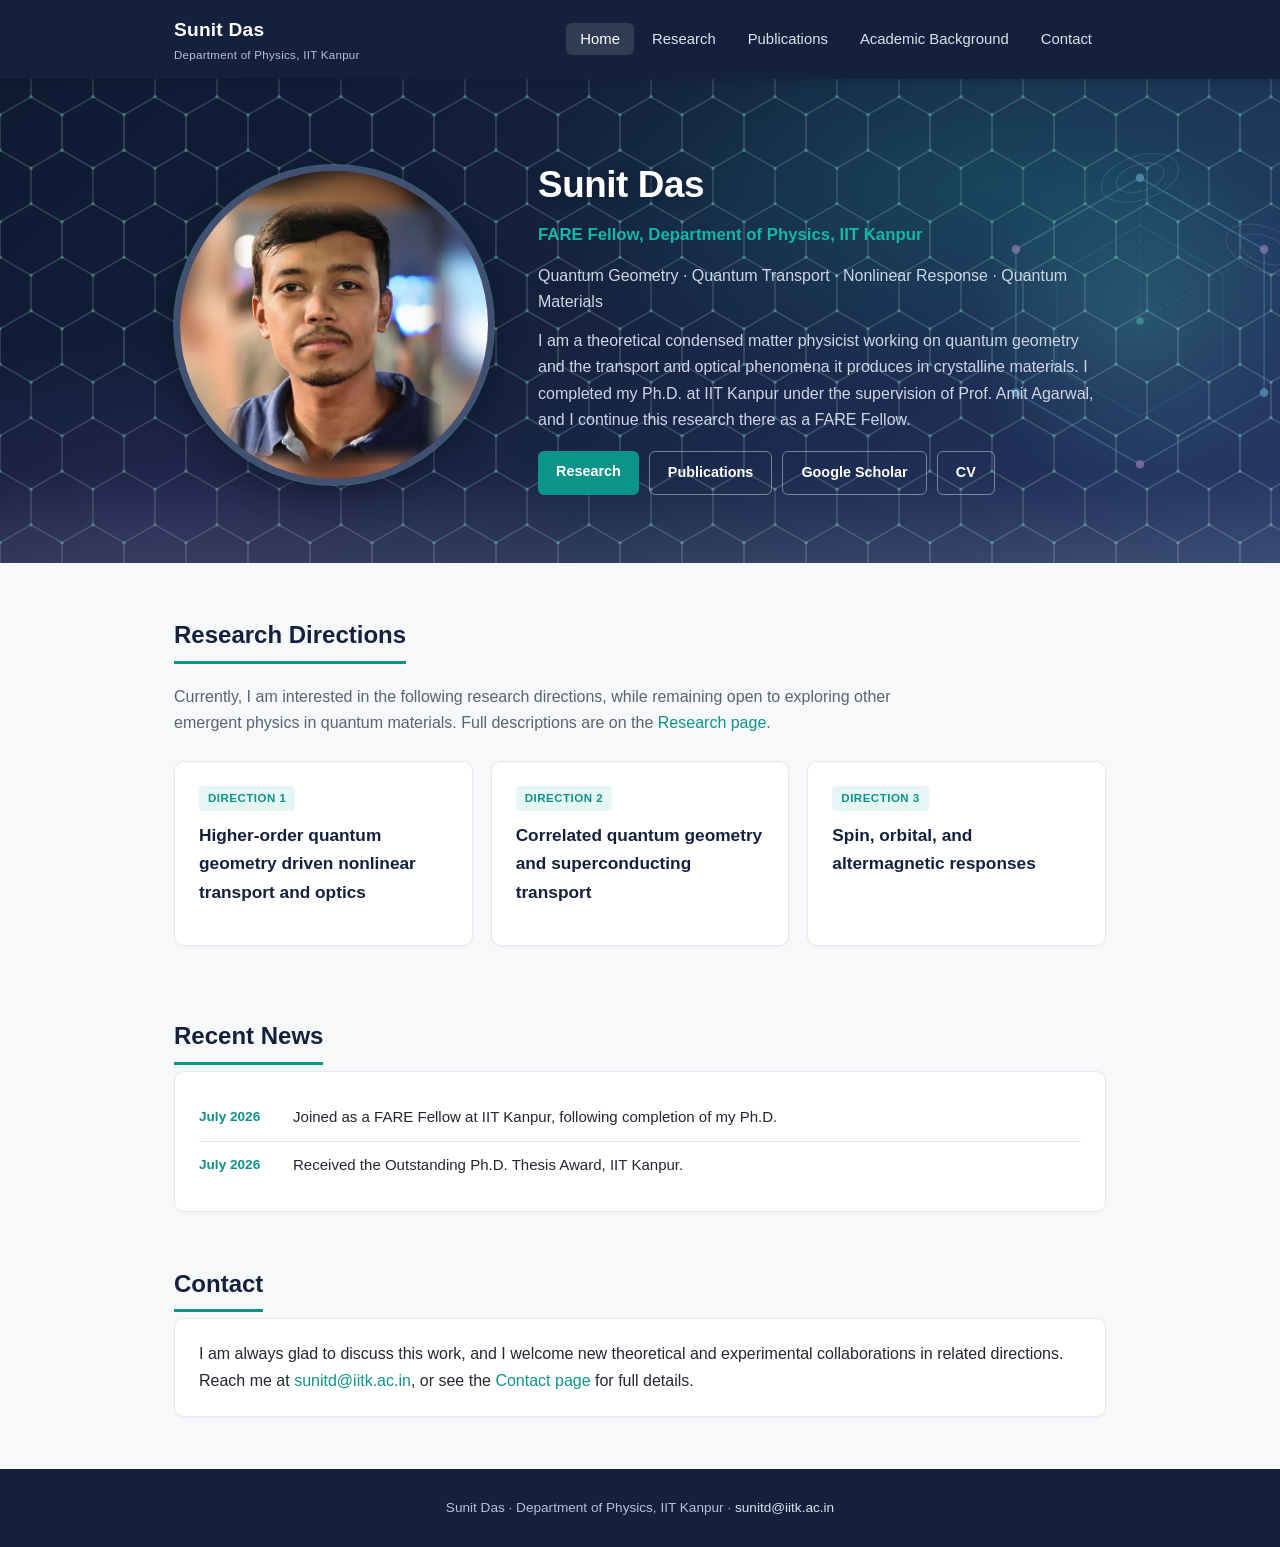
==== index.html @ 00a47c89 "Update index.html" ====
<!DOCTYPE html>
<html lang="en">
<head>
<meta charset="UTF-8">
<meta name="viewport" content="width=device-width, initial-scale=1.0">
<title>Sunit Das | Quantum Geometry and Transport Theory, IIT Kanpur</title>
<meta name="description" content="Sunit Das, FARE Fellow, Department of Physics, IIT Kanpur. Theory of quantum geometry induced transport and optical effects in crystalline and two-dimensional materials.">
<meta name="author" content="Sunit Das">
<link rel="stylesheet" href="css/style.css">
</head>
<body>

<header class="site-header">
  <div class="nav-inner">
    <a class="brand" href="index.html">Sunit Das<small>Department of Physics, IIT Kanpur</small></a>
    <button class="nav-toggle" aria-label="Toggle menu">&#9776;</button>
    <nav class="main-nav">
      <ul>
        <li><a href="index.html" class="active">Home</a></li>
        <li><a href="research.html">Research</a></li>
        <li><a href="publications.html">Publications</a></li>
        <li><a href="background.html">Academic Background</a></li>
        <li><a href="contact.html">Contact</a></li>
      </ul>
    </nav>
  </div>
</header>

<section class="hero">
  <div class="wrap">
    <img class="hero-photo" src="assets/profile-zoomed.jpg" alt="Sunit Das"
         onerror="this.onerror=null;this.src='assets/profile-placeholder.png';">
    <div class="hero-text">
      <h1>Sunit Das</h1>
      <div class="role">FARE Fellow, Department of Physics, IIT Kanpur</div>
      <p>
        Quantum Geometry &middot; Quantum Transport &middot; Nonlinear Response &middot;  Quantum Materials
      </p>
      <p style="margin-top:12px;">
        I am a theoretical condensed matter physicist working on quantum geometry and the transport and
        optical phenomena it produces in crystalline materials. I completed my Ph.D. at IIT Kanpur under
        the supervision of Prof. Amit Agarwal, and I continue this research there as a FARE Fellow.
      </p>
      <div class="hero-links">
        <a class="btn" href="research.html">Research</a>
        <a class="btn outline" href="publications.html">Publications</a>
        <a class="btn outline" href="https://scholar.google.com/citations?user=JmYhzcEAAAAJ&hl=en" target="_blank" rel="noopener">Google Scholar</a>
        <a class="btn outline" href="https://drive.google.com/file/d/1uFpP5jisUST5P-VXCWjvDsFZgtVD_dC7/view" target="_blank" rel="noopener">CV</a>
      </div>
    </div>
  </div>
</section>

<main class="wrap">

  <section>
    <h2>Research Directions</h2>
    <p class="section-intro">
      Currently, I am interested in the following research directions, while remaining open to exploring other emergent physics in quantum materials. Full descriptions are on the
      <a href="research.html">Research page</a>.
    </p>
    <div class="grid-3">
      <div class="card">
        <div class="tag">Direction 1</div>
        <h3>Higher-order quantum geometry driven nonlinear transport and optics</h3>

      </div>
      <div class="card">
        <div class="tag">Direction 2</div>
        <h3>Correlated quantum geometry and superconducting transport</h3>

      </div>
      <div class="card">
        <div class="tag">Direction 3</div>
        <h3>Spin, orbital, and altermagnetic responses</h3>

      </div>
    </div>
  </section>

  <section>
    <h2>Recent News</h2>
    <div class="card">
      <ul class="news-list">

        <li>
          <span class="news-date">July 2026</span>
          <span>Joined as a FARE Fellow at IIT Kanpur, following completion of my Ph.D.</span>
        </li>
        <li>
          <span class="news-date">July 2026</span>
          <span>Received the Outstanding Ph.D. Thesis Award, IIT Kanpur.</span>
        </li>

      </ul>
    </div>
  </section>

  <section>
    <h2>Contact</h2>
    <div class="card">
      <p style="margin:0;">
        I am always glad to discuss this work, and I welcome new theoretical and experimental
        collaborations in related directions. Reach me at
        <a href="mailto:sunitd@iitk.ac.in">sunitd@iitk.ac.in</a>, or see the
        <a href="contact.html">Contact page</a> for full details.
      </p>
    </div>
  </section>

</main>

<footer>
  <div class="wrap">
    Sunit Das &middot; Department of Physics, IIT Kanpur &middot;
    <a href="mailto:sunitd@iitk.ac.in">sunitd@iitk.ac.in</a>
  </div>
</footer>

<script src="js/main.js"></script>
</body>
</html>
---- css/style.css ----
:root {
  --navy: #14213d;
  --navy-light: #1f2f57;
  --teal: #0d9488;
  --teal-light: #14b8a6;
  --bg: #f7f8fa;
  --card: #ffffff;
  --text: #232733;
  --muted: #5b6272;
  --border: #e5e8ee;
  --maxw: 980px;
  font-size: 16px;
}

* { box-sizing: border-box; }

html { scroll-behavior: smooth; }

body {
  margin: 0;
  font-family: -apple-system, BlinkMacSystemFont, "Segoe UI", Roboto, Helvetica, Arial, sans-serif;
  color: var(--text);
  background: var(--bg);
  line-height: 1.65;
}

a { color: var(--teal); text-decoration: none; }
a:hover { text-decoration: underline; }

img { max-width: 100%; display: block; border-radius: 8px; }

.wrap {
  max-width: var(--maxw);
  margin: 0 auto;
  padding: 0 24px;
}

/* ---------- Header / Nav ---------- */
header.site-header {
  background: var(--navy);
  color: #fff;
  position: sticky;
  top: 0;
  z-index: 50;
  box-shadow: 0 1px 8px rgba(0,0,0,0.15);
}

.nav-inner {
  max-width: var(--maxw);
  margin: 0 auto;
  padding: 14px 24px;
  display: flex;
  align-items: center;
  justify-content: space-between;
}

.brand {
  font-weight: 700;
  font-size: 1.2rem;
  color: #fff;
  letter-spacing: 0.2px;
}
.brand:hover { text-decoration: none; opacity: 0.9; }
.brand small {
  display: block;
  font-weight: 400;
  font-size: 0.72rem;
  color: #b7c0d8;
  letter-spacing: 0.3px;
}

nav.main-nav ul {
  list-style: none;
  display: flex;
  gap: 4px;
  margin: 0;
  padding: 0;
}

nav.main-nav a {
  color: #dbe1ee;
  padding: 8px 14px;
  border-radius: 6px;
  font-size: 0.93rem;
  font-weight: 500;
  transition: background 0.15s, color 0.15s;
}

nav.main-nav a:hover,
nav.main-nav a.active {
  background: rgba(255,255,255,0.12);
  color: #fff;
  text-decoration: none;
}

.nav-toggle {
  display: none;
  background: none;
  border: none;
  color: #fff;
  font-size: 1.5rem;
  cursor: pointer;
}

@media (max-width: 720px) {
  nav.main-nav {
    display: none;
    width: 100%;
  }
  nav.main-nav.open { display: block; }
  nav.main-nav ul {
    flex-direction: column;
    padding: 8px 0 16px;
  }
  .nav-toggle { display: block; }
  .nav-inner { flex-wrap: wrap; }
}

/* ---------- Hero ---------- */
.hero {
  position: relative;
  overflow: hidden;
  color: #fff;
  padding: 76px 0 68px;
  background:
    /* teal glow, upper right */
    radial-gradient(ellipse 60% 70% at 78% 22%, rgba(20,184,166,0.20), transparent 62%),
    /* violet counter-glow, lower left */
    radial-gradient(ellipse 55% 65% at 12% 92%, rgba(129,80,200,0.16), transparent 60%),
    /* honeycomb lattice */
    url("../assets/hero-lattice.svg"),
    /* base */
    linear-gradient(135deg, #0f1a33 0%, var(--navy) 42%, var(--navy-light) 78%, #263a66 100%);
  background-size: auto, auto, 62px 107px, auto;
  background-repeat: no-repeat, no-repeat, repeat, no-repeat;
}

/* Brillouin zone accent, right side */
.hero::before {
  content: "";
  position: absolute;
  top: 50%;
  right: -70px;
  width: 420px;
  height: 420px;
  transform: translateY(-50%);
  background: url("../assets/hero-bz.svg") center/contain no-repeat;
  opacity: 0.55;
  pointer-events: none;
}

/* fade into the page below */
.hero::after {
  content: "";
  position: absolute;
  left: 0;
  right: 0;
  bottom: 0;
  height: 90px;
  background: linear-gradient(to bottom, transparent, rgba(247,248,250,0.10));
  pointer-events: none;
}

.hero .wrap {
  position: relative;
  z-index: 1;
  display: flex;
  align-items: center;
  gap: 44px;
  flex-wrap: wrap;
}

.hero-photo {
  width: 320px;
  height: 320px;
  border-radius: 50%;
  object-fit: cover;
  /* Framing of the crop. Lower the percentage to shift the visible area upward. */
  object-position: center 25%;
  background: #1f2f57;
  border: 6px solid rgba(255,255,255,0.16);
  box-shadow: 0 0 0 1px rgba(94,234,212,0.35), 0 10px 34px rgba(0,0,0,0.32);
  flex-shrink: 0;
}

@media (max-width: 1080px) {
  .hero::before { right: -150px; opacity: 0.35; }
  .hero-photo { width: 280px; height: 280px; }
}
@media (max-width: 780px) {
  .hero::before { display: none; }
  .hero-photo { width: 230px; height: 230px; }
  .hero .wrap { gap: 28px; }
}
.hero-text {
  flex: 1 1 380px;
  max-width: 600px;
}
.hero-text h1 {
  margin: 0 0 6px;
  font-size: 2.3rem;
  letter-spacing: -0.4px;
  text-shadow: 0 2px 14px rgba(0,0,0,0.28);
}
.hero-text .role {
  color: var(--teal-light);
  font-weight: 600;
  margin-bottom: 14px;
  font-size: 1.05rem;
}
.hero-text p {
  color: #cfd6e6;
  max-width: 640px;
  margin: 0;
}
.hero-links { margin-top: 18px; display: flex; gap: 10px; flex-wrap: wrap; }
.btn {
  display: inline-block;
  padding: 9px 18px;
  border-radius: 6px;
  font-weight: 600;
  font-size: 0.9rem;
  background: var(--teal);
  color: #fff;
  transition: background 0.15s;
}
.btn:hover { background: var(--teal-light); text-decoration: none; }
.btn.outline {
  background: transparent;
  border: 1.5px solid rgba(255,255,255,0.4);
  color: #fff;
}
.btn.outline:hover { border-color: #fff; background: rgba(255,255,255,0.08); }

/* ---------- Sections ---------- */
main { padding: 48px 0 72px; }
section { margin-bottom: 52px; }
section h2 {
  font-size: 1.5rem;
  color: var(--navy);
  margin: 0 0 6px;
  border-bottom: 3px solid var(--teal);
  display: inline-block;
  padding-bottom: 6px;
}
section .section-intro {
  color: var(--muted);
  margin: 14px 0 24px;
  max-width: 760px;
}

.card {
  background: var(--card);
  border: 1px solid var(--border);
  border-radius: 10px;
  padding: 22px 24px;
  margin-bottom: 18px;
  box-shadow: 0 1px 3px rgba(20,33,61,0.04);
}

.card h3 { margin-top: 0; color: var(--navy); font-size: 1.08rem; }

.tag {
  display: inline-block;
  font-size: 0.72rem;
  font-weight: 700;
  text-transform: uppercase;
  letter-spacing: 0.5px;
  color: var(--teal);
  background: #e6f6f4;
  padding: 3px 9px;
  border-radius: 4px;
  margin-bottom: 10px;
}

.grid-3 {
  display: grid;
  grid-template-columns: repeat(3, 1fr);
  gap: 18px;
}
@media (max-width: 780px) {
  .grid-3 { grid-template-columns: 1fr; }
}

/* Reference line under a research theme */
.refs {
  margin-top: 14px;
  padding-top: 12px;
  border-top: 1px solid var(--border);
  font-size: 0.86rem;
  color: var(--muted);
}
.refs strong { color: var(--navy); font-weight: 600; }
.refs a { font-weight: 500; }

/* News list */
.news-list { list-style: none; margin: 0; padding: 0; }
.news-list li {
  display: flex;
  gap: 16px;
  padding: 11px 0;
  border-bottom: 1px solid var(--border);
  font-size: 0.94rem;
}
.news-list li:last-child { border-bottom: none; }
.news-date {
  flex: 0 0 78px;
  font-weight: 700;
  color: var(--teal);
  font-size: 0.85rem;
  padding-top: 1px;
}

/* ---------- Publications ---------- */
.pub {
  border-left: 3px solid var(--teal);
  padding: 4px 0 4px 18px;
  margin-bottom: 26px;
}
.pub .pub-num { color: var(--muted); font-weight: 700; margin-right: 6px; }
.pub h3 { margin: 0 0 4px; font-size: 1.02rem; color: var(--navy); }
.pub .authors { color: var(--muted); font-size: 0.92rem; margin-bottom: 4px; }
.pub .venue { font-size: 0.88rem; margin-bottom: 8px; }
.pub .venue a { font-weight: 600; }
.pub .abstract { font-size: 0.93rem; color: #454b5a; }
.pub .badge {
  display: inline-block;
  font-size: 0.68rem;
  font-weight: 700;
  color: #a8580c;
  background: #fef1e2;
  padding: 2px 7px;
  border-radius: 4px;
  margin-left: 6px;
  vertical-align: middle;
}
.pub-group-label {
  text-transform: uppercase;
  font-size: 0.8rem;
  letter-spacing: 0.6px;
  font-weight: 700;
  color: var(--muted);
  margin: 30px 0 14px;
}
.profile-links { margin: 10px 0 30px; display: flex; gap: 14px; }
.profile-links a {
  font-weight: 600;
  background: #eef1f7;
  padding: 8px 16px;
  border-radius: 6px;
  color: var(--navy);
}
.profile-links a:hover { background: #e2e7f2; text-decoration: none; }

/* ---------- Timeline (Academic Background) ---------- */
.timeline { position: relative; padding-left: 26px; border-left: 2px solid var(--border); }
.timeline-item { margin-bottom: 34px; position: relative; }
.timeline-item::before {
  content: "";
  position: absolute;
  left: -32px;
  top: 4px;
  width: 12px;
  height: 12px;
  border-radius: 50%;
  background: var(--teal);
  border: 2px solid #fff;
  box-shadow: 0 0 0 2px var(--teal);
}
.timeline-item h3 { margin: 0 0 2px; color: var(--navy); }
.timeline-item .dates { color: var(--muted); font-size: 0.88rem; margin-bottom: 6px; }
.timeline-item .meta { font-size: 0.92rem; }
.timeline-item .meta div { margin-bottom: 2px; }

/* ---------- Contact ---------- */
.contact-grid {
  display: grid;
  grid-template-columns: 1fr 1fr;
  gap: 24px;
}
@media (max-width: 700px) {
  .contact-grid { grid-template-columns: 1fr; }
}
.contact-item { margin-bottom: 14px; }
.contact-item .label {
  font-size: 0.75rem;
  text-transform: uppercase;
  letter-spacing: 0.5px;
  color: var(--muted);
  font-weight: 700;
}
.contact-item .value { font-size: 1rem; }
iframe.map { width: 100%; height: 260px; border: 0; border-radius: 10px; }

/* ---------- Footer ---------- */
footer {
  background: var(--navy);
  color: #b7c0d8;
  padding: 28px 0;
  font-size: 0.85rem;
  text-align: center;
}
footer a { color: #dbe1ee; }
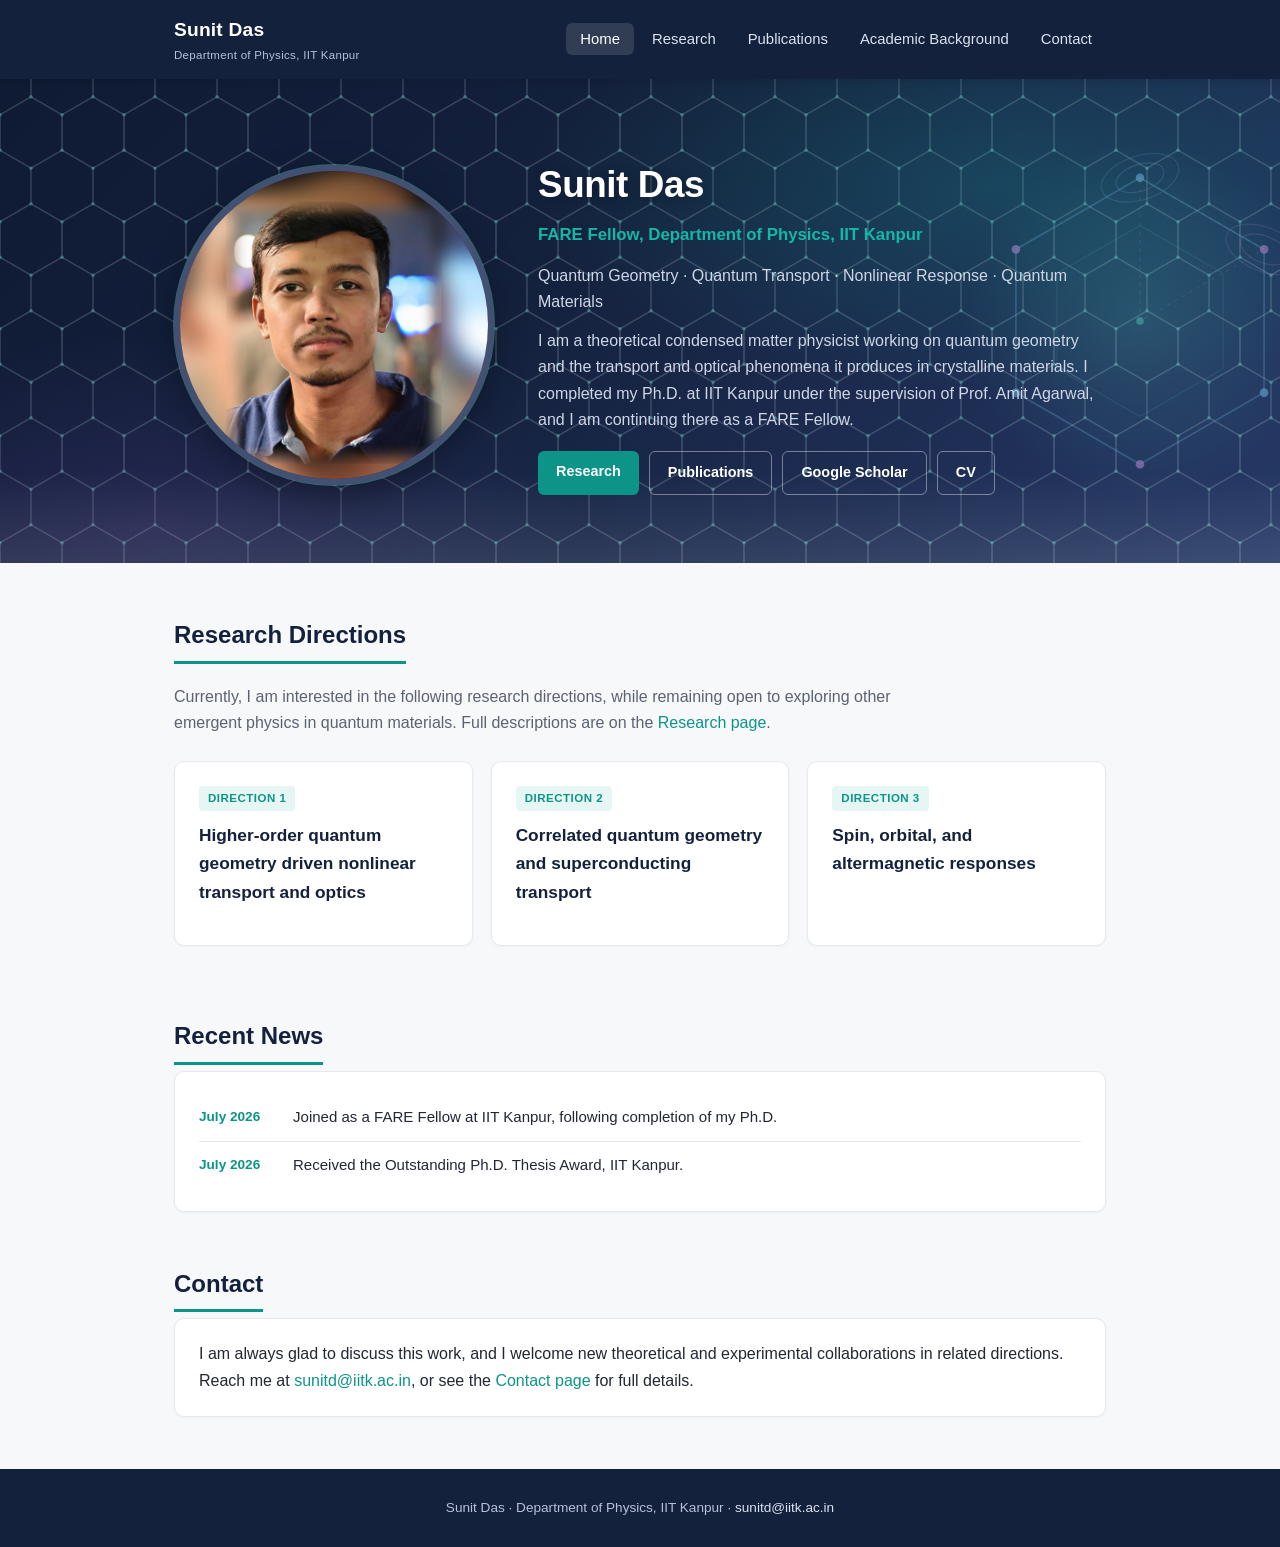
==== commit 574050f6: "Update text for clarity in index.html" ====
--- a/index.html
+++ b/index.html
@@ -39,7 +39,7 @@
       <p style="margin-top:12px;">
         I am a theoretical condensed matter physicist working on quantum geometry and the transport and
         optical phenomena it produces in crystalline materials. I completed my Ph.D. at IIT Kanpur under
-        the supervision of Prof. Amit Agarwal, and I continue this research there as a FARE Fellow.
+        the supervision of Prof. Amit Agarwal, and I am continuing there as a FARE Fellow.
       </p>
       <div class="hero-links">
         <a class="btn" href="research.html">Research</a>
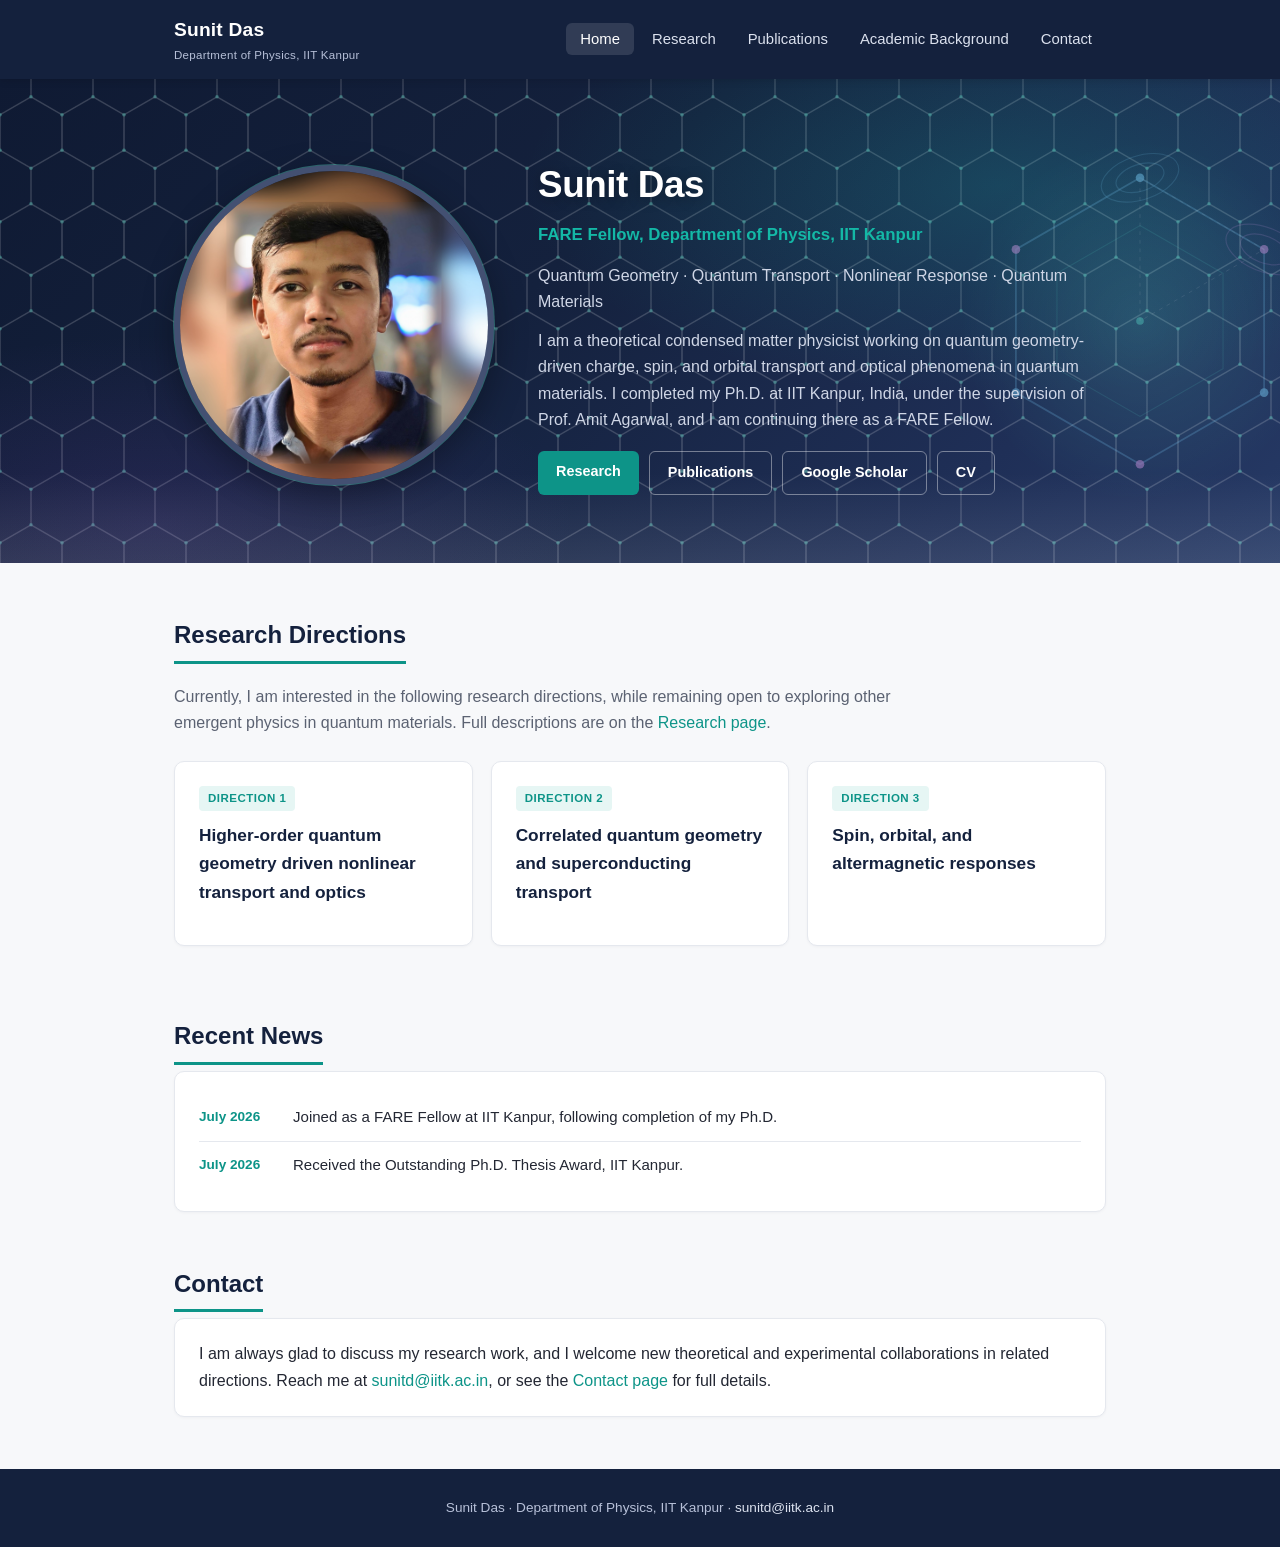
==== commit 173fe578: "Update index.html" ====
--- a/index.html
+++ b/index.html
@@ -37,8 +37,8 @@
         Quantum Geometry &middot; Quantum Transport &middot; Nonlinear Response &middot;  Quantum Materials
       </p>
       <p style="margin-top:12px;">
-        I am a theoretical condensed matter physicist working on quantum geometry and the transport and
-        optical phenomena it produces in crystalline materials. I completed my Ph.D. at IIT Kanpur under
+        I am a theoretical condensed matter physicist working on quantum geometry-driven charge, spin, and orbital transport and
+        optical phenomena in quantum materials. I completed my Ph.D. at IIT Kanpur, India, under
         the supervision of Prof. Amit Agarwal, and I am continuing there as a FARE Fellow.
       </p>
       <div class="hero-links">
@@ -100,7 +100,7 @@
     <h2>Contact</h2>
     <div class="card">
       <p style="margin:0;">
-        I am always glad to discuss this work, and I welcome new theoretical and experimental
+        I am always glad to discuss my research work, and I welcome new theoretical and experimental
         collaborations in related directions. Reach me at
         <a href="mailto:sunitd@iitk.ac.in">sunitd@iitk.ac.in</a>, or see the
         <a href="contact.html">Contact page</a> for full details.
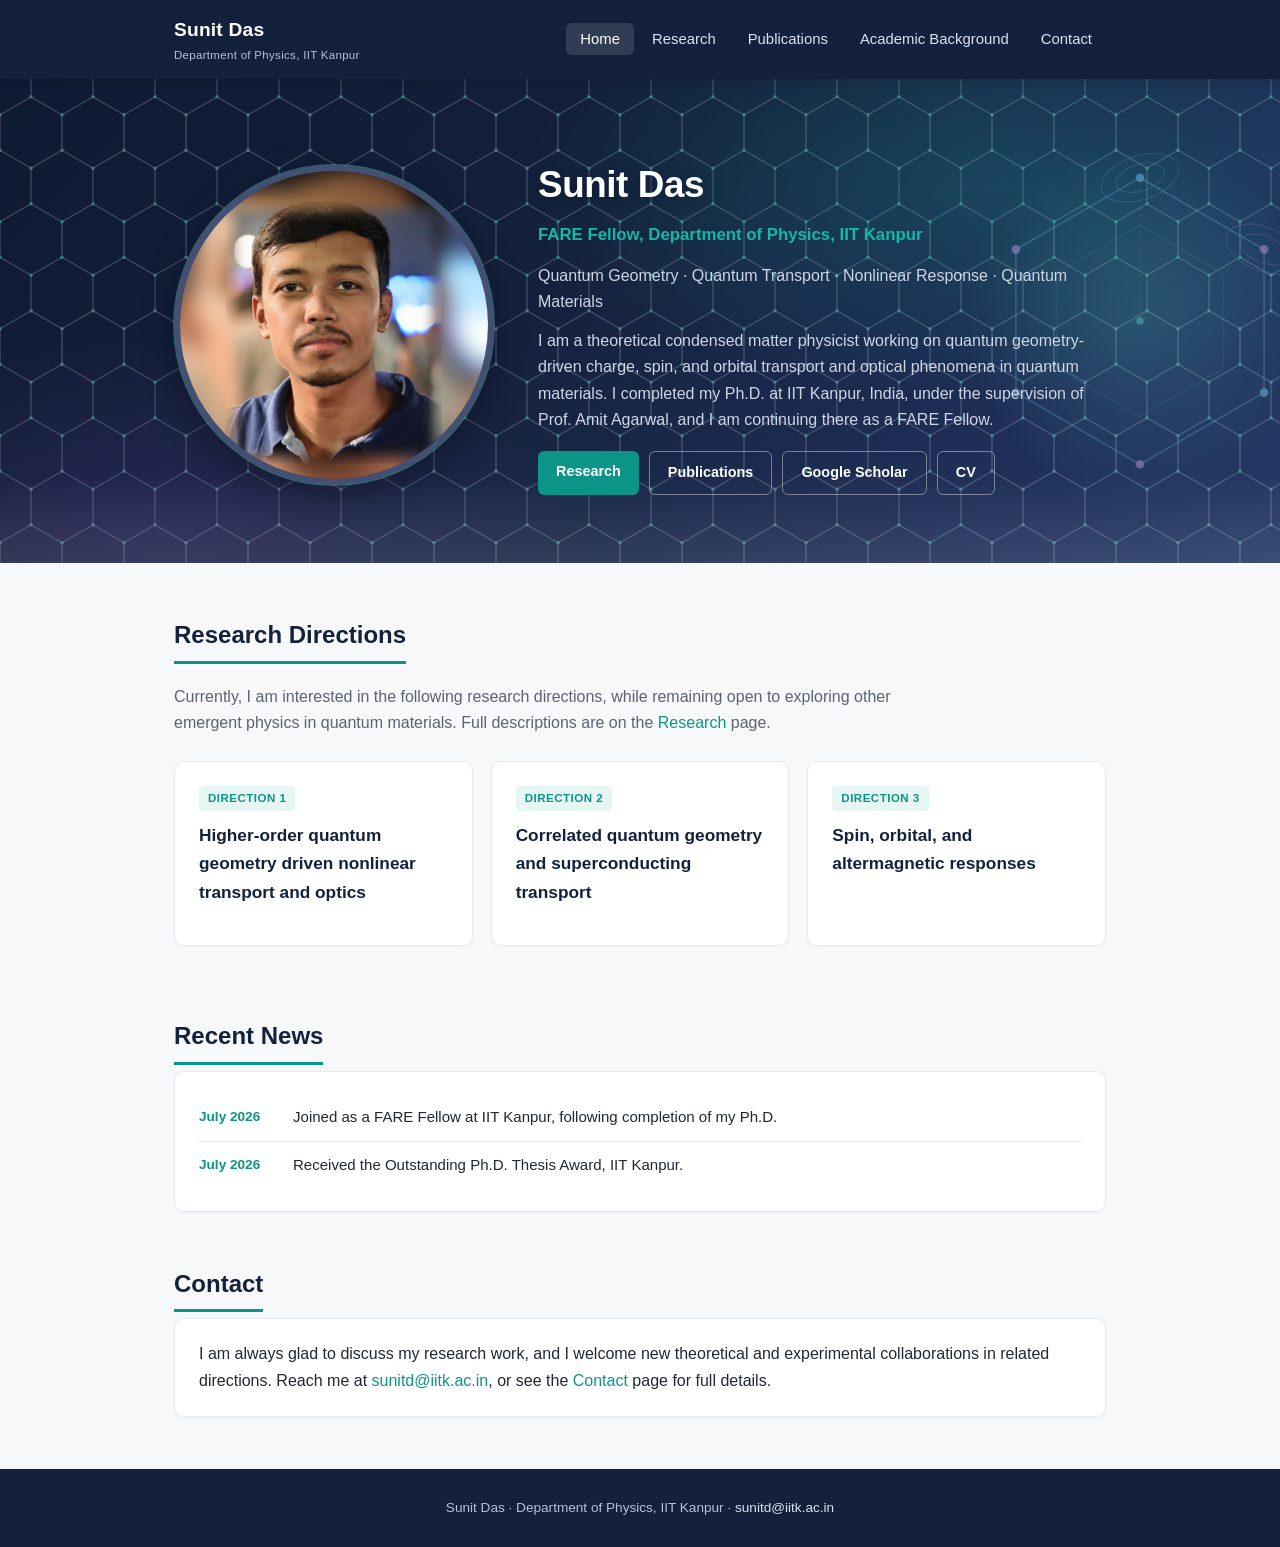
==== commit 17e33e1d: "Update index.html" ====
--- a/index.html
+++ b/index.html
@@ -57,7 +57,7 @@
     <h2>Research Directions</h2>
     <p class="section-intro">
       Currently, I am interested in the following research directions, while remaining open to exploring other emergent physics in quantum materials. Full descriptions are on the
-      <a href="research.html">Research page</a>.
+      <a href="research.html">Research</a> page.
     </p>
     <div class="grid-3">
       <div class="card">
@@ -103,7 +103,7 @@
         I am always glad to discuss my research work, and I welcome new theoretical and experimental
         collaborations in related directions. Reach me at
         <a href="mailto:sunitd@iitk.ac.in">sunitd@iitk.ac.in</a>, or see the
-        <a href="contact.html">Contact page</a> for full details.
+        <a href="contact.html">Contact</a> page for full details.
       </p>
     </div>
   </section>
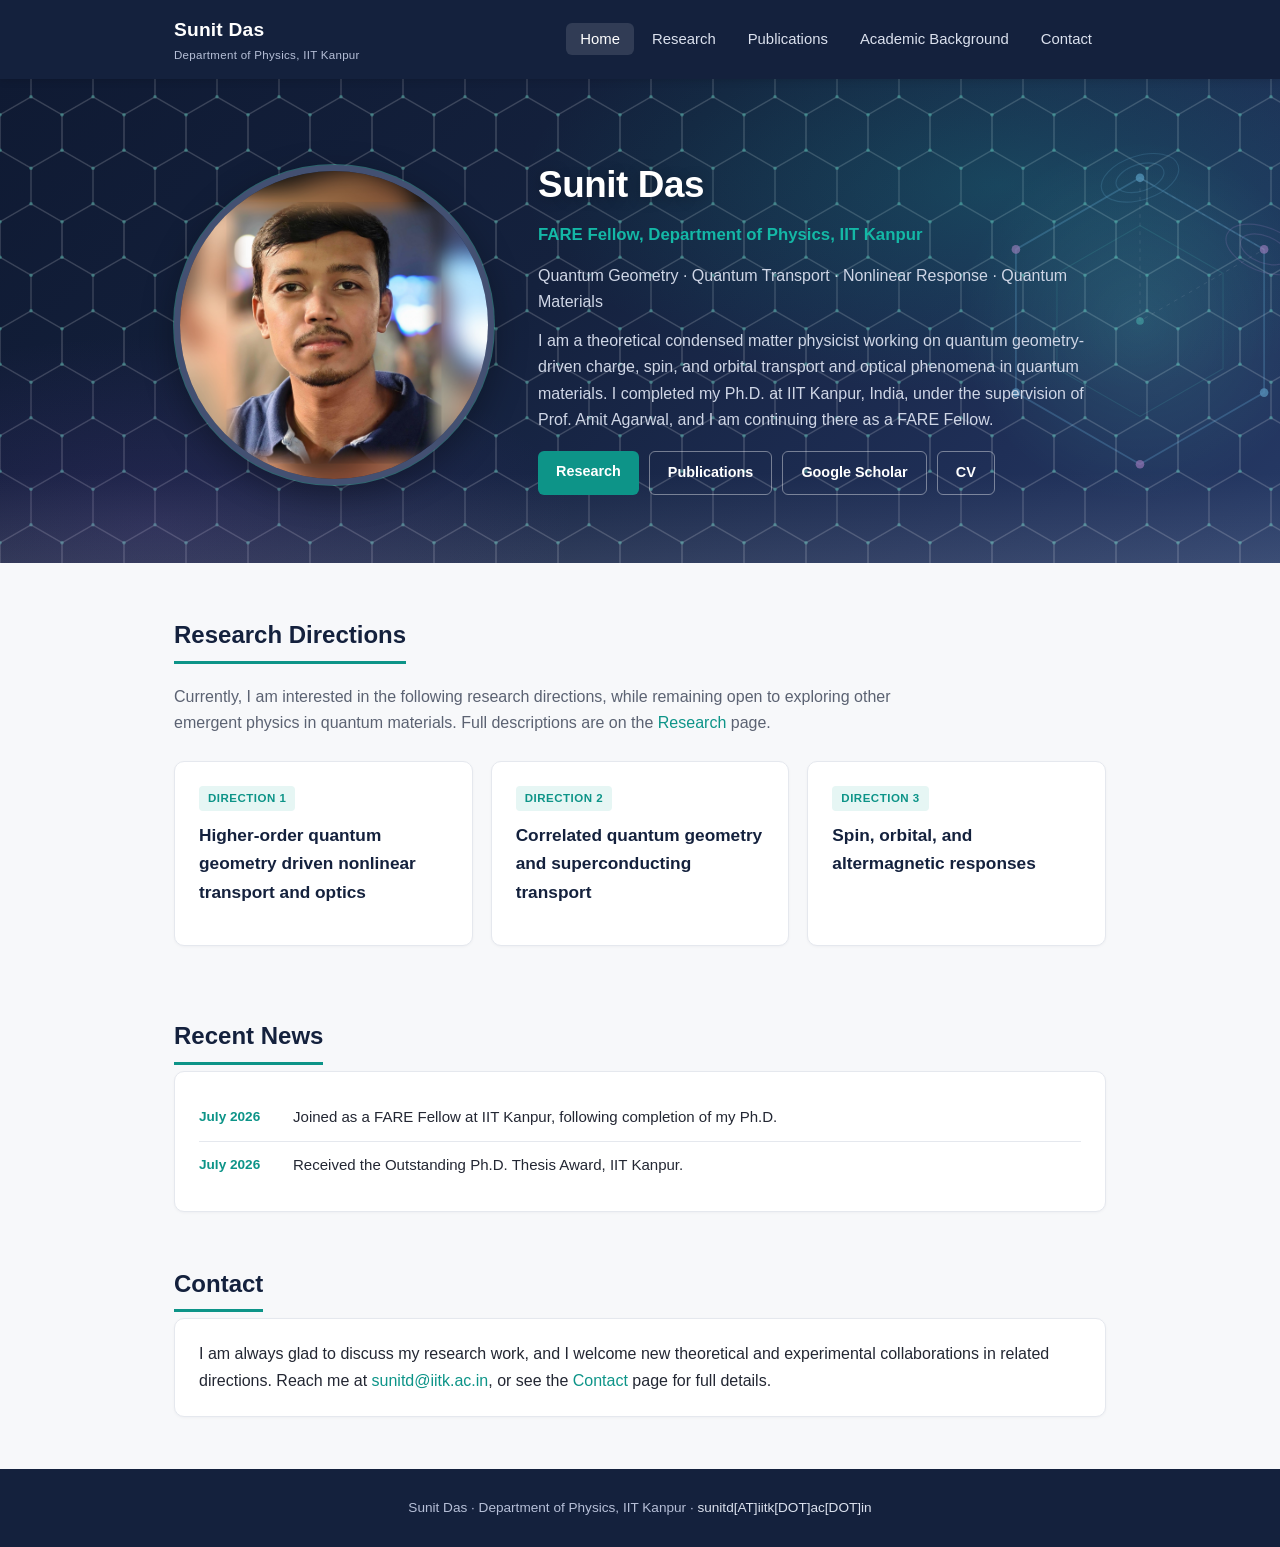
==== commit 33260bed: "Update index.html" ====
--- a/index.html
+++ b/index.html
@@ -113,7 +113,7 @@
 <footer>
   <div class="wrap">
     Sunit Das &middot; Department of Physics, IIT Kanpur &middot;
-    <a href="mailto:sunitd@iitk.ac.in">sunitd@iitk.ac.in</a>
+    <a href="mailto:sunitd@iitk.ac.in">sunitd[AT]iitk[DOT]ac[DOT]in</a>
   </div>
 </footer>
 
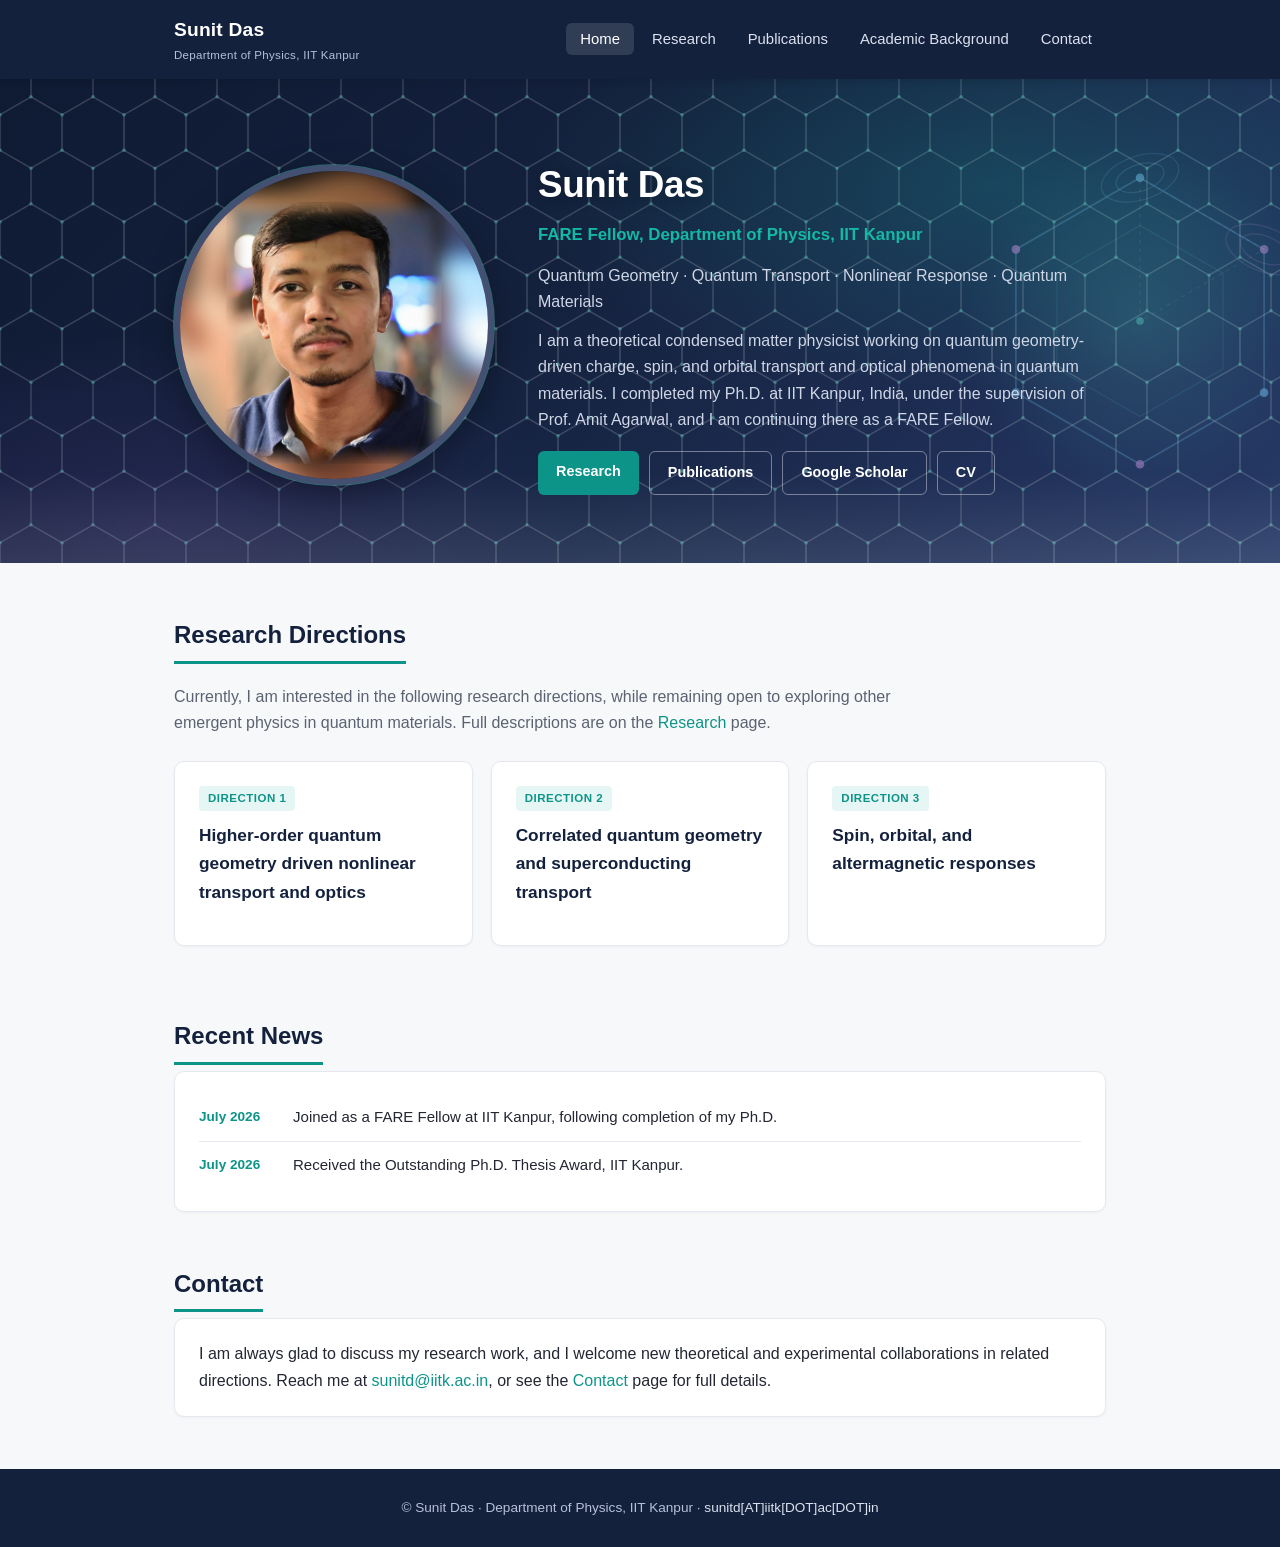
==== commit 1293ab52: "Add © symbol to footer (put © before 'Sunit Das')" ====
--- a/index.html
+++ b/index.html
@@ -4,7 +4,7 @@
 <meta charset="UTF-8">
 <meta name="viewport" content="width=device-width, initial-scale=1.0">
 <title>Sunit Das | Quantum Geometry and Transport Theory, IIT Kanpur</title>
-<meta name="description" content="Sunit Das, FARE Fellow, Department of Physics, IIT Kanpur. Theory of quantum geometry induced transport and optical effects in crystalline and two-dimensional materials.">
+<meta name="description" content="Sunit Das, FARE Fellow, Department of Physics, IIT Kanpur. Theory of quantum geometry induced transport and optical effects in crystalline and two-dimensional mate[...]
 <meta name="author" content="Sunit Das">
 <link rel="stylesheet" href="css/style.css">
 </head>
@@ -112,7 +112,7 @@
 
 <footer>
   <div class="wrap">
-    Sunit Das &middot; Department of Physics, IIT Kanpur &middot;
+    &copy; Sunit Das &middot; Department of Physics, IIT Kanpur &middot;
     <a href="mailto:sunitd@iitk.ac.in">sunitd[AT]iitk[DOT]ac[DOT]in</a>
   </div>
 </footer>
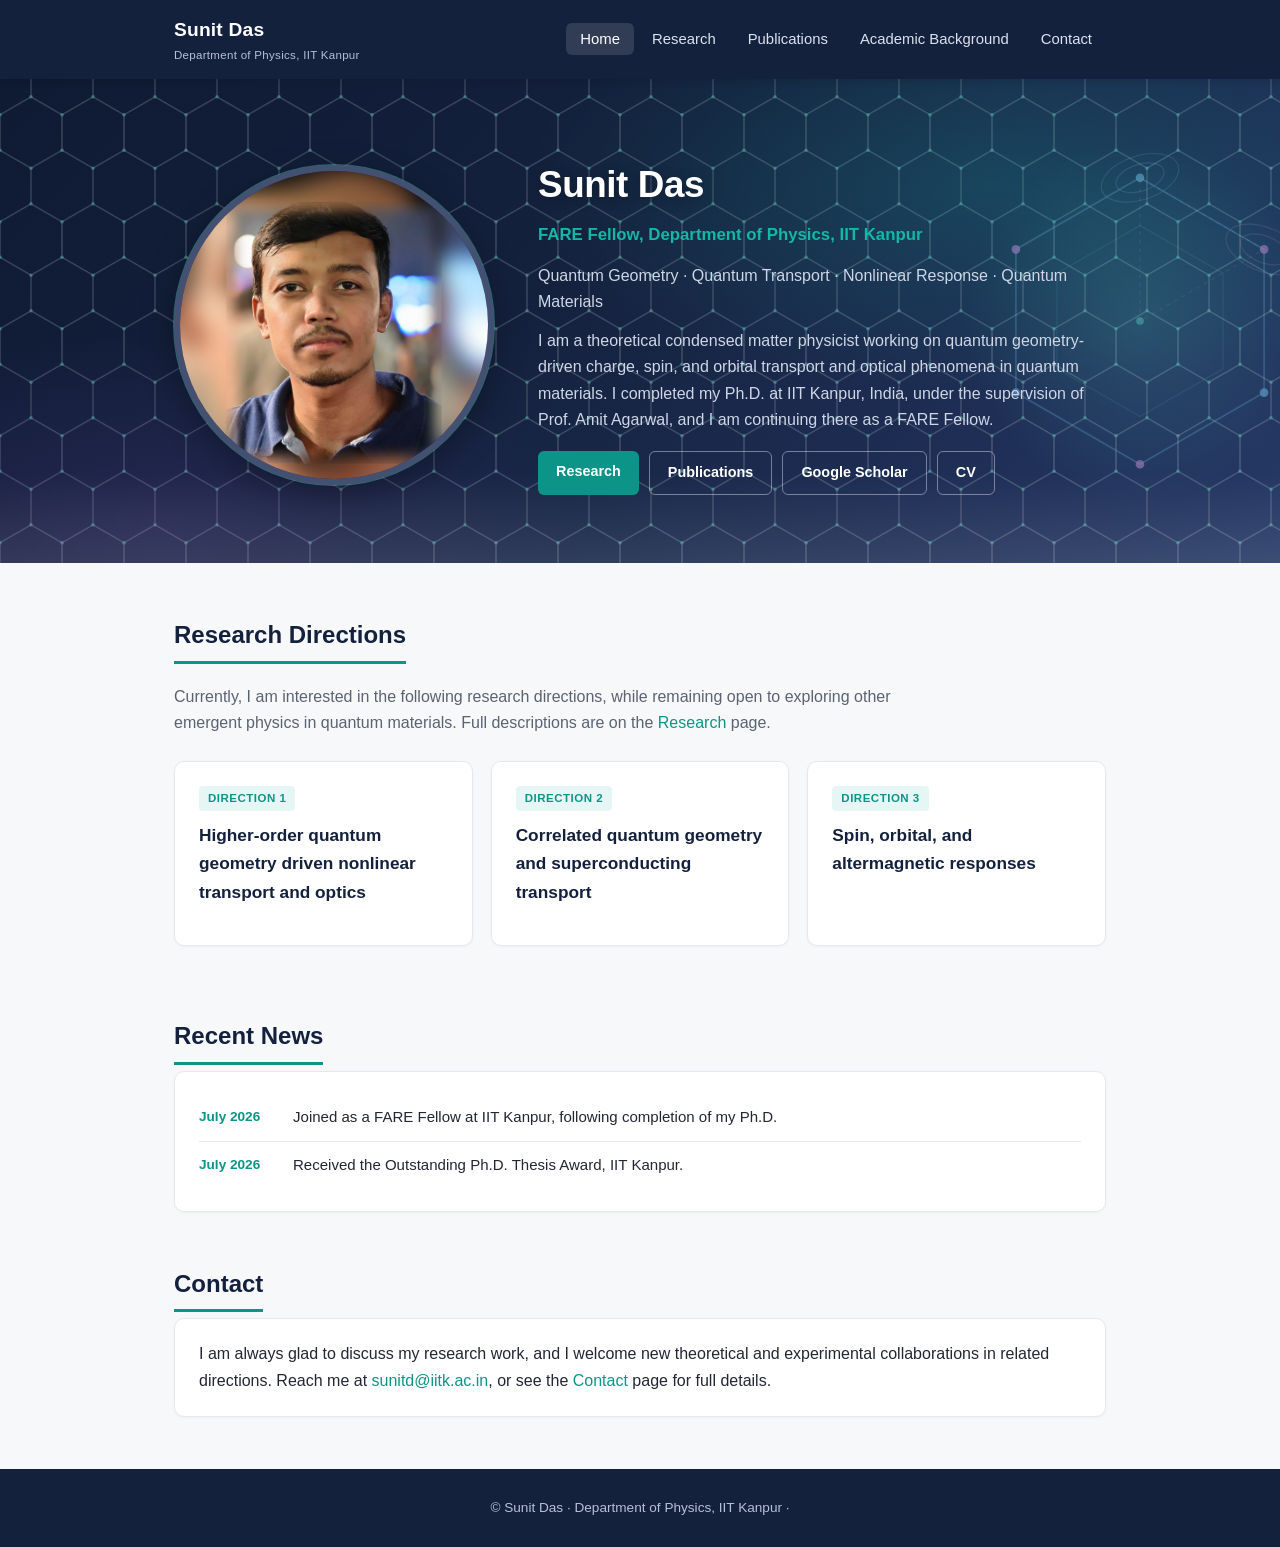
==== commit 8d82cc0f: "Update index.html" ====
--- a/index.html
+++ b/index.html
@@ -113,7 +113,7 @@
 <footer>
   <div class="wrap">
     &copy; Sunit Das &middot; Department of Physics, IIT Kanpur &middot;
-    <a href="mailto:sunitd@iitk.ac.in">sunitd[AT]iitk[DOT]ac[DOT]in</a>
+    <a sunitd[AT]iitk[DOT]ac[DOT]in</a>
   </div>
 </footer>
 
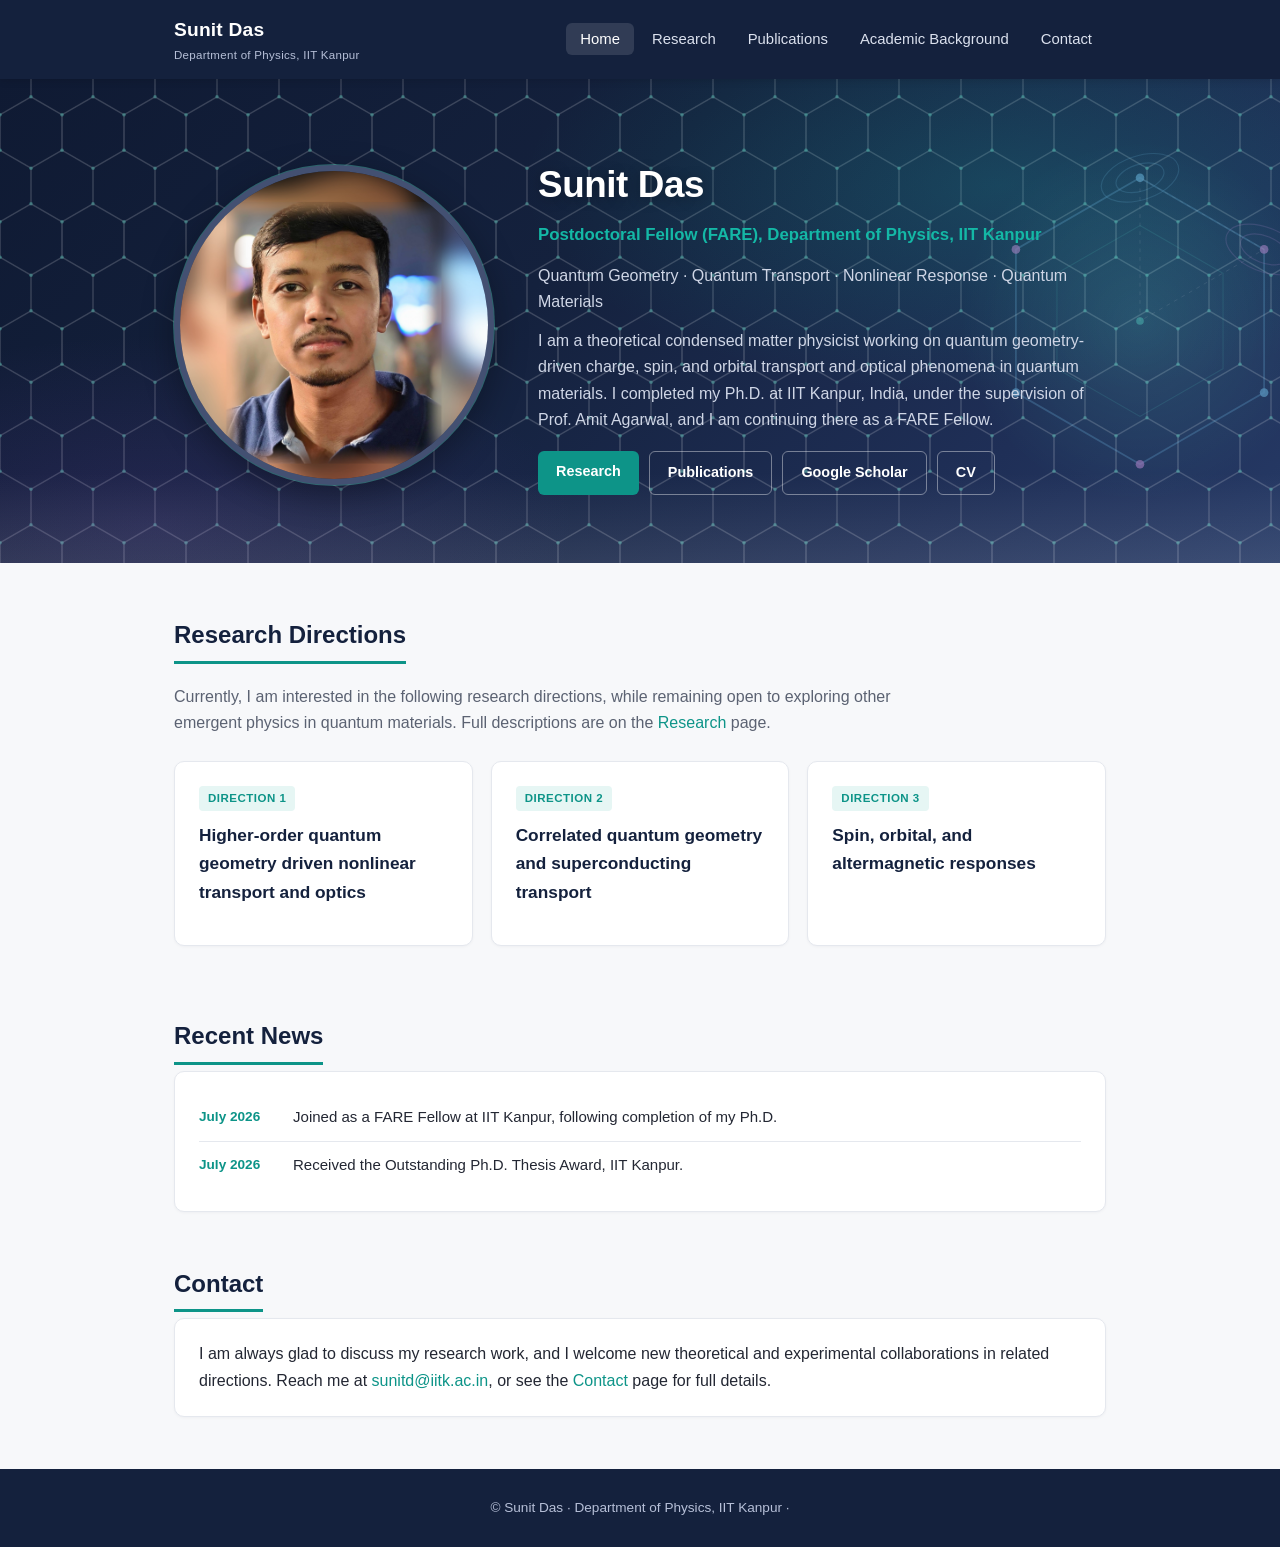
==== commit d6928365: "Update index.html" ====
--- a/index.html
+++ b/index.html
@@ -32,7 +32,7 @@
          onerror="this.onerror=null;this.src='assets/profile-placeholder.png';">
     <div class="hero-text">
       <h1>Sunit Das</h1>
-      <div class="role">FARE Fellow, Department of Physics, IIT Kanpur</div>
+      <div class="role">Postdoctoral Fellow (FARE), Department of Physics, IIT Kanpur</div>
       <p>
         Quantum Geometry &middot; Quantum Transport &middot; Nonlinear Response &middot;  Quantum Materials
       </p>
